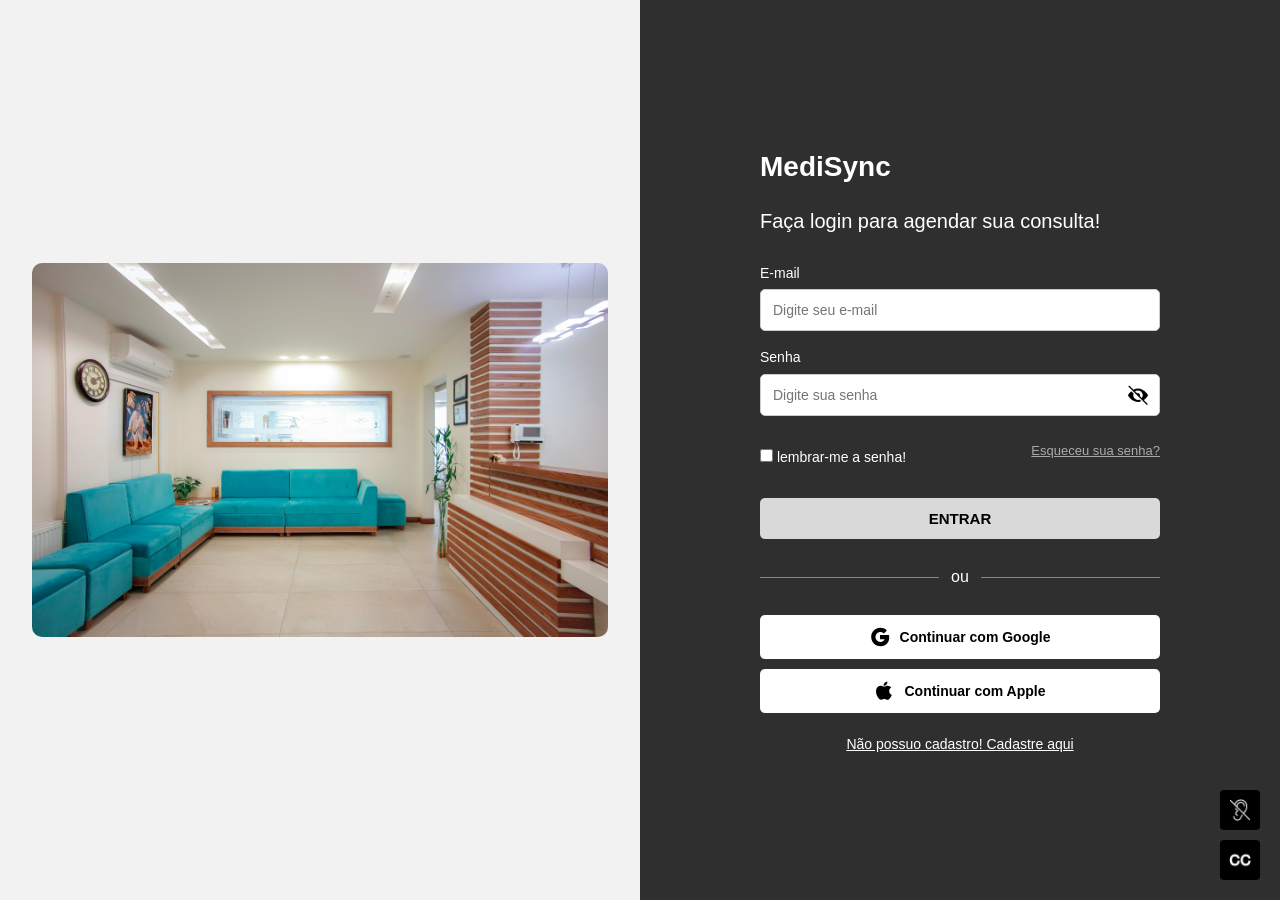
==== index.html @ 7bdcfc17 "Firts Commit Primeiro Commit" ====
<!DOCTYPE html>
<html lang="pt-BR">
<head>
    <meta charset="UTF-8" />
    <meta name="viewport" content="width=device-width, initial-scale=1.0" />
    <title>MediSync - Login</title>
    <link rel="stylesheet" href="style.css" />
</head>
<body>
    <nav class="accessibility-nav">
        <button onclick="toggleSurdo()" aria-label="Ativar/desativar modo para deficientes auditivos">
            <img src="icon surdo.png" alt="Ícone para deficientes auditivos" />
        </button>
        <button onclick="toggleLegenda()" aria-label="Ativar/desativar visualização de legendas adicionais">
            <img src="icon legenda (2).png" alt="Ícone de legendas adicionais" />
        </button>
    </nav>

    <div class="container">
        <div class="left">
            <img
                src="foto tela de login.jpg"
                alt="Imagem ilustrativa de um tablet com uma interface médica"
                class="responsive-img"
                role="img"
                aria-label="Imagem de um tablet exibindo um aplicativo médico"
            />
        </div>
        <div class="right">
            <div class="login-box">
                <div class="logo">MediSync</div>
                <h2>Faça login para agendar sua consulta!</h2>

                <form>
                    <label for="email">E-mail</label>
                    <input type="email" id="email" placeholder="Digite seu e-mail" required />

                    <label for="senha">Senha</label>
                    <div class="password-container">
                        <input type="password" id="senha" placeholder="Digite sua senha" required />
                        <span class="toggle-password" onclick="togglePassword()">
                            <img src="icon-olho.png" alt="Mostrar senha" />
                        </span>
                    </div>

                    <div class="extras">
                        <label><input type="checkbox" /> lembrar-me a senha!</label>
                        <a href="#">Esqueceu sua senha?</a>
                    </div>

                    <button type="submit">ENTRAR</button>
                </form>

                <div class="divider"><span>ou</span></div>

                <div class="social-login">
                    <button class="google-btn">
                        <img src="google-logo.svg" alt="Google logo" width="20" />
                        Continuar com Google
                    </button>
                    <button class="apple-btn">
                        <img src="mac-logo.svg" alt="Apple logo" width="20" />
                        Continuar com Apple
                    </button>
                </div>

                <div class="register">
                    <a href="#">Não possuo cadastro! Cadastre aqui</a>
                </div>

                <div id="caption-box" class="caption" aria-live="polite" hidden>
                    Legendas ativadas. Essa é uma simulação de conteúdo falado.
                </div>
            </div>
        </div>
    </div>

    <script>
        function togglePassword() {
            const senhaInput = document.getElementById('senha');
            const type = senhaInput.getAttribute('type') === 'password' ? 'text' : 'password';
            senhaInput.setAttribute('type', type);
        }

        function toggleSound() {
            alert('Simulando modo sem som ativado!');
        }

        function toggleContrast() {
            document.body.classList.toggle('high-contrast');
        }

        function toggleCaptions() {
            const caption = document.getElementById('caption-box');
            caption.hidden = !caption.hidden;
        }

        function toggleSurdo() {
            alert('Simulando acionamento do modo para deficientes auditivos.');
        }

        function toggleLegenda() {
            alert('Simulando acionamento da visualização de legendas adicionais.');
        }
    </script>
</body>
</html>
---- style.css ----
* {
    box-sizing: border-box;
    margin: 0;
    padding: 0;
}

body {
    font-family: Arial, sans-serif;
    height: 100vh;
    display: flex;
    background-color: #ffffff;
    color: #333;
    line-height: 1.6;
    position: relative; 
}

.container {
    display: flex;
    flex-wrap: wrap;
    width: 100%;
    height: 100vh;
}

.left {
    width: 50%;
    min-height: 100%;
    background: #f2f2f2;
    display: flex;
    align-items: center;
    justify-content: center;
}

.left img,
.responsive-img {
    width: 100%;
    max-width: 90%;
    height: auto;
    border-radius: 10px;
}

.right {
    width: 50%;
    background-color: #2f2f2f;
    color: #fff;
    display: flex;
    align-items: center;
    justify-content: center;
    padding: 20px;
}

.login-box {
    width: 100%;
    max-width: 400px;
}

.logo {
    font-size: 28px;
    margin-bottom: 15px;
    font-weight: bold;
}

h2 {
    margin-bottom: 25px;
    font-weight: normal;
    font-size: 20px;
}

form label {
    display: block;
    margin: 15px 0 5px;
    font-size: 14px;
}

input[type="email"] {
    width: 100%;
    padding: 12px;
    font-size: 14px;
    border: 1px solid #ccc;
    border-radius: 5px;
}

.password-container {
    position: relative;
    width: 100%; 
}

input[type="password"] {
    width: 100%;
    padding: 12px;
    font-size: 14px;
    border: 1px solid #ccc;
    border-radius: 5px;
    padding-right: 40px; 
}

.toggle-password {
    position: absolute;
    right: 12px;
    top: 50%;
    transform: translateY(-50%);
    cursor: pointer;
    color: #999;
    z-index: 2; 
}

.toggle-password img {
    width: 20px;
    height: auto;
    vertical-align: middle;
}

.extras {
    display: flex;
    justify-content: space-between;
    align-items: center;
    margin: 15px 0;
    font-size: 13px;
}

.extras a {
    color: #aaa;
    text-decoration: underline;
    transition: color 0.2s ease;
}
.extras a:hover {
    color: #fff;
}

button[type="submit"] {
    width: 100%;
    padding: 12px;
    background-color:#D9D9D9;
    color: black;
    border: none;
    border-radius: 5px;
    font-weight: bold;
    font-size: 15px;
    margin-top: 10px;
    cursor: pointer;
    transition: background-color 0.3s;
}
button[type="submit"]:hover {
    background-color:#D9D9D9;
}

.divider {
    text-align: center;
    margin: 25px 0;
    position: relative;
}

.divider span {
    background-color: #2f2f2f;
    padding: 0 12px;
    position: relative;
    z-index: 1;
}

.divider::before {
    content: "";
    position: absolute;
    top: 50%;
    left: 0;
    height: 1px;
    width: 100%;
    background-color: #888;
    z-index: 0;
}

.social-login {
    display: flex;
    flex-direction: column;
    gap: 10px;
    align-items: center;
}

.google-btn,
.apple-btn {
    width: 100%;
    padding: 12px;
    border: none;
    border-radius: 5px;
    background-color: #fff;
    color: #000;
    font-weight: bold;
    font-size: 14px;
    cursor: pointer;
    display: flex;
    align-items: center;
    justify-content: center;
    gap: 10px;
    transition: background-color 0.2s;
}
.google-btn:hover,
.apple-btn:hover {
    background-color: #e6e6e6;
}

.register {
    text-align: center;
    margin-top: 20px;
    font-size: 14px;
}
.register a {
    color: #fff;
    text-decoration: underline;
}
.register a:hover {
    color: #00d0ff;
}

/* Acessibilidade */
.accessibility-nav {
    position: fixed; 
    bottom: 20px;    
    right: 20px;    
    left: auto;      
    display: flex;
    flex-direction: column; 
    gap: 10px;
    z-index: 1000;
    align-items: flex-end; 
}
.accessibility-nav button {
    background: #000;
    border: none;
    padding: 8px; 
    cursor: pointer;
    border-radius: 4px;
    display: flex; 
    justify-content: center; 
    align-items: center; 
    width: 40px; 
    height: 40px; 
}
.accessibility-nav img {
    display: block; 
    width: 100%; 
    height: 100%; 
    max-width: 24px; 
    max-height: 24px;
    object-fit: contain;
}

.caption {
    margin-top: 20px;
    background: #ffffff22;
    padding: 10px;
    border-radius: 5px;
    font-size: 14px;
    color: #fff;
    text-align: center;
}

.high-contrast {
    background-color: black !important;
    color: yellow !important;
}
.high-contrast .right {
    background-color: black !important;
    color: yellow !important;
}
.high-contrast input,
.high-contrast label,
.high-contrast a {
    color: yellow !important;
}

@media (max-width: 768px) {
    .container {
        flex-direction: column;
    }
    .left,
    .right {
        width: 100%;
        height: auto;
    }
    .accessibility-nav {
        flex-direction: row; 
        bottom: 10px;
        right: 10px;
        left: auto;
        align-items: flex-end; 
    }
     .accessibility-nav button {
        width: 35px; 
        height: 35px; 
        padding: 5px; 
    }
    .accessibility-nav img {
         max-width: 20px; 
         max-height: 20px; 
    }
}
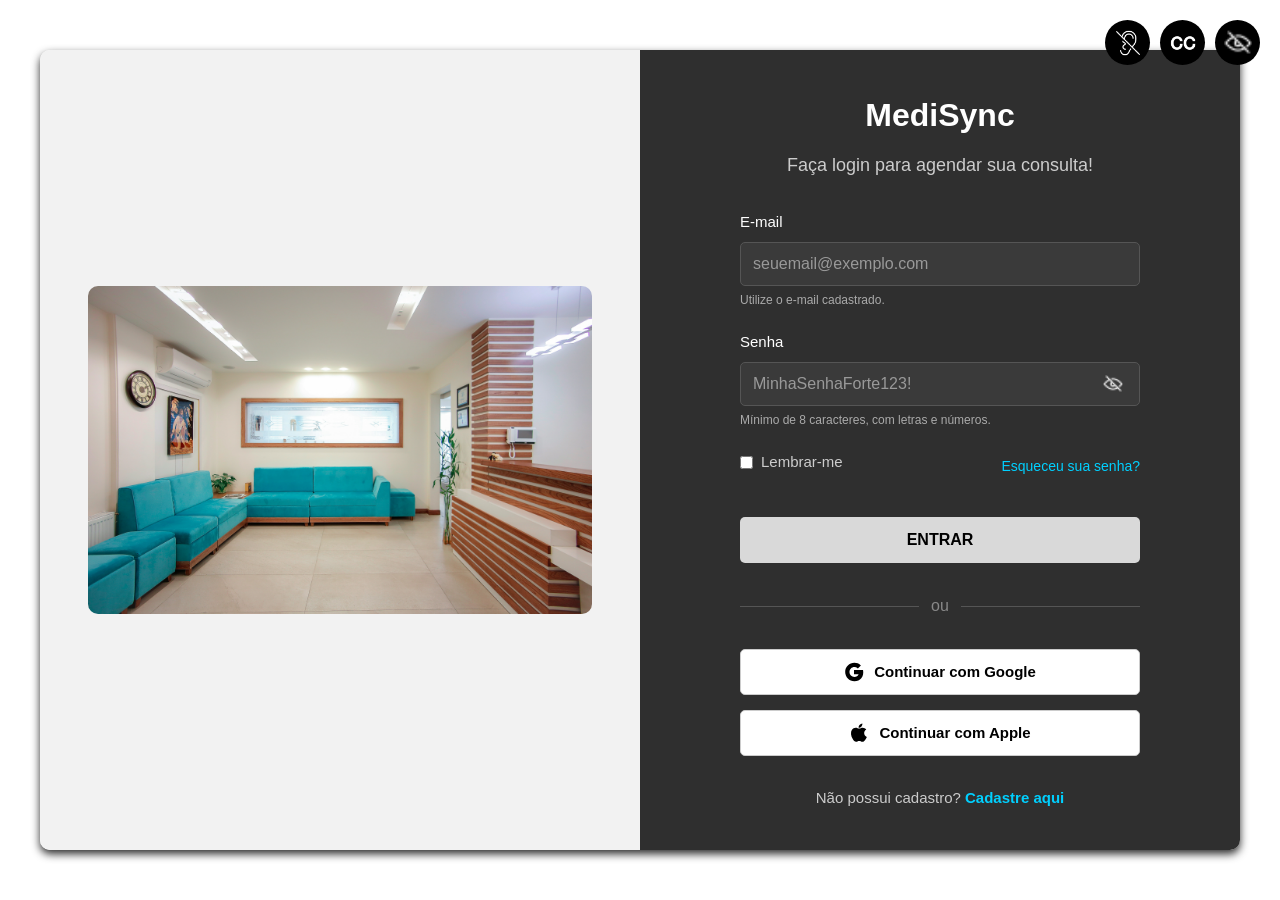
==== commit dcb25d93: "Add files via upload" ====
--- a/index.html
+++ b/index.html
@@ -5,103 +5,159 @@
     <meta name="viewport" content="width=device-width, initial-scale=1.0" />
     <title>MediSync - Login</title>
     <link rel="stylesheet" href="style.css" />
+    <meta name="description" content="Faça login no MediSync para agendar suas consultas médicas de forma rápida e fácil." />
+    <meta name="keywords" content="MediSync, login, agendamento de consulta, saúde, médico, online" />
+    <meta name="author" content="Seu Nome ou Nome da Empresa" />
+    <link rel="icon" href="favicon.ico" type="image/x-icon" />
 </head>
 <body>
-    <nav class="accessibility-nav">
-        <button onclick="toggleSurdo()" aria-label="Ativar/desativar modo para deficientes auditivos">
-            <img src="icon surdo.png" alt="Ícone para deficientes auditivos" />
-        </button>
-        <button onclick="toggleLegenda()" aria-label="Ativar/desativar visualização de legendas adicionais">
-            <img src="icon legenda (2).png" alt="Ícone de legendas adicionais" />
-        </button>
-    </nav>
+    <header class="accessibility-header" role="banner">
+        <nav aria-label="Recursos de Acessibilidade">
+            <ul>
+                <li>
+                    <button id="toggleSurdo" aria-label="Ativar/desativar modo para deficientes auditivos" title="Modo para Deficientes Auditivos">
+                        <img src="icon surdo.png" alt="Ícone de deficiente auditivo" />
+                        <span class="sr-only">Ativar/desativar modo para deficientes auditivos</span>
+                    </button>
+                </li>
+                <li>
+                    <button id="toggleLegenda" aria-label="Ativar/desativar visualização de legendas adicionais" title="Visualização de Legendas">
+                        <img src="icon legenda (2).png" alt="Ícone de legendas" />
+                        <span class="sr-only">Ativar/desativar visualização de legendas adicionais</span>
+                    </button>
+                </li>
+                <li>
+                    <button id="toggleContrast" aria-label="Ativar/desativar alto contraste" title="Alto Contraste">
+                        <img src="olho-acessibilidade.png" alt="Ícone de alto contraste" />
+                        <span class="sr-only">Ativar/desativar alto contraste</span>
+                    </button>
+                </li>
+            </ul>
+        </nav>
+    </header>
 
-    <div class="container">
-        <div class="left">
+    <main class="container" role="main">
+        <section class="left" aria-labelledby="image-description">
             <img
                 src="foto tela de login.jpg"
-                alt="Imagem ilustrativa de um tablet com uma interface médica"
+                alt="Imagem ilustrativa de um tablet com uma interface médica exibindo um aplicativo de agendamento de consultas. A tela mostra opções para escolher especialidade, data e horário, e alguns dados de paciente fictício."
                 class="responsive-img"
                 role="img"
-                aria-label="Imagem de um tablet exibindo um aplicativo médico"
+                id="image-description"
             />
-        </div>
-        <div class="right">
+        </section>
+
+        <section class="right" aria-labelledby="login-heading">
             <div class="login-box">
-                <div class="logo">MediSync</div>
-                <h2>Faça login para agendar sua consulta!</h2>
+                <h1 class="logo" id="login-heading">MediSync</h1>
+                <p class="subtitle">Faça login para agendar sua consulta!</p>
 
-                <form>
-                    <label for="email">E-mail</label>
-                    <input type="email" id="email" placeholder="Digite seu e-mail" required />
+                <form aria-label="Formulário de Login">
+                    <div class="form-group">
+                        <label for="email">E-mail</label>
+                        <input
+                            type="email"
+                            id="email"
+                            name="email"
+                            placeholder="seuemail@exemplo.com"
+                            required
+                            autocomplete="username"
+                            aria-describedby="email-hint"
+                        />
+                        <small id="email-hint" class="hint-text">Utilize o e-mail cadastrado.</small>
+                    </div>
 
-                    <label for="senha">Senha</label>
-                    <div class="password-container">
-                        <input type="password" id="senha" placeholder="Digite sua senha" required />
-                        <span class="toggle-password" onclick="togglePassword()">
-                            <img src="icon-olho.png" alt="Mostrar senha" />
-                        </span>
+                    <div class="form-group">
+                        <label for="senha">Senha</label>
+                        <div class="password-container">
+                            <input
+                                type="password"
+                                id="senha"
+                                name="senha"
+                                placeholder="MinhaSenhaForte123!"
+                                required
+                                autocomplete="current-password"
+                                aria-describedby="password-hint"
+                            />
+                            <button
+                                type="button"
+                                class="toggle-password"
+                                id="togglePasswordBtn"
+                                aria-label="Mostrar ou ocultar senha"
+                                title="Mostrar/Ocultar Senha"
+                            >
+                                <img src="olho-acessibilidade.png" alt="Ícone de um olho aberto para mostrar senha" />
+                                <span class="sr-only">Mostrar/Ocultar Senha</span>
+                            </button>
+                        </div>
+                        <small id="password-hint" class="hint-text">Mínimo de 8 caracteres, com letras e números.</small>
                     </div>
 
                     <div class="extras">
-                        <label><input type="checkbox" /> lembrar-me a senha!</label>
-                        <a href="#">Esqueceu sua senha?</a>
+                        <label for="remember-me" class="checkbox-label">
+                            <input type="checkbox" id="remember-me" name="remember-me" />
+                            Lembrar-me
+                        </label>
+                        <a href="#" class="forgot-password-link" aria-label="Clique para redefinir sua senha">Esqueceu sua senha?</a>
                     </div>
 
-                    <button type="submit">ENTRAR</button>
+                    <button type="submit" class="submit-button">ENTRAR</button>
                 </form>
 
                 <div class="divider"><span>ou</span></div>
 
-                <div class="social-login">
-                    <button class="google-btn">
-                        <img src="google-logo.svg" alt="Google logo" width="20" />
+                <div class="social-login" aria-label="Opções de login social">
+                    <button class="google-btn" aria-label="Continuar com Google">
+                        <img src="google-logo.svg" alt="Logo do Google" width="20" height="20" />
                         Continuar com Google
                     </button>
-                    <button class="apple-btn">
-                        <img src="mac-logo.svg" alt="Apple logo" width="20" />
+                    <button class="apple-btn" aria-label="Continuar com Apple">
+                        <img src="mac-logo.svg" alt="Logo da Apple" width="20" height="20" />
                         Continuar com Apple
                     </button>
                 </div>
 
                 <div class="register">
-                    <a href="#">Não possuo cadastro! Cadastre aqui</a>
+                    <p>Não possui cadastro? <a href="#" aria-label="Clique aqui para se cadastrar">Cadastre aqui</a></p>
                 </div>
 
-                <div id="caption-box" class="caption" aria-live="polite" hidden>
-                    Legendas ativadas. Essa é uma simulação de conteúdo falado.
+                <div id="caption-box" class="caption" role="status" aria-live="polite" hidden>
+                    Legendas ativadas. Esta é uma simulação de conteúdo falado para demonstração de acessibilidade.
                 </div>
             </div>
-        </div>
-    </div>
+        </section>
+    </main>
 
     <script>
-        function togglePassword() {
+        document.getElementById('togglePasswordBtn').addEventListener('click', function() {
             const senhaInput = document.getElementById('senha');
             const type = senhaInput.getAttribute('type') === 'password' ? 'text' : 'password';
             senhaInput.setAttribute('type', type);
-        }
+            this.setAttribute('aria-label', type === 'password' ? 'Mostrar senha' : 'Ocultar senha');
+        });
 
-        function toggleSound() {
-            alert('Simulando modo sem som ativado!');
-        }
+        document.getElementById('toggleSurdo').addEventListener('click', function() {
+            alert('Simulando acionamento do modo para deficientes auditivos. Em uma aplicação real, isso poderia ajustar volume, oferecer transcrições, etc.');
+        });
 
-        function toggleContrast() {
+        document.getElementById('toggleLegenda').addEventListener('click', function() {
+            const captionBox = document.getElementById('caption-box');
+            captionBox.hidden = !captionBox.hidden;
+            if (!captionBox.hidden) {
+                alert('Simulando acionamento da visualização de legendas adicionais. As legendas foram ativadas abaixo.');
+            } else {
+                alert('Simulando desativação da visualização de legendas adicionais. As legendas foram desativadas.');
+            }
+        });
+
+        document.getElementById('toggleContrast').addEventListener('click', function() {
             document.body.classList.toggle('high-contrast');
-        }
-
-        function toggleCaptions() {
-            const caption = document.getElementById('caption-box');
-            caption.hidden = !caption.hidden;
-        }
-
-        function toggleSurdo() {
-            alert('Simulando acionamento do modo para deficientes auditivos.');
-        }
-
-        function toggleLegenda() {
-            alert('Simulando acionamento da visualização de legendas adicionais.');
-        }
+            if (document.body.classList.contains('high-contrast')) {
+                alert('Modo de alto contraste ativado.');
+            } else {
+                alert('Modo de alto contraste desativado.');
+            }
+        });
     </script>
 </body>
 </html>
--- a/style.css
+++ b/style.css
@@ -8,34 +8,38 @@
     font-family: Arial, sans-serif;
     height: 100vh;
     display: flex;
+    justify-content: center; 
+    align-items: center; 
     background-color: #ffffff;
     color: #333;
     line-height: 1.6;
-    position: relative; 
 }
 
 .container {
     display: flex;
     flex-wrap: wrap;
     width: 100%;
-    height: 100vh;
+    max-width: 1200px; 
+    box-shadow: 0 4px 8px #2D2D2D; 
+    border-radius: 10px; 
+    overflow: hidden; 
 }
 
 .left {
     width: 50%;
-    min-height: 100%;
+    min-height: 100%; 
     background: #f2f2f2;
     display: flex;
     align-items: center;
     justify-content: center;
-}
-
-.left img,
-.responsive-img {
-    width: 100%;
+    padding: 20px; 
+}
+
+.left img { 
     max-width: 90%;
     height: auto;
     border-radius: 10px;
+    display: block;
 }
 
 .right {
@@ -43,54 +47,88 @@
     background-color: #2f2f2f;
     color: #fff;
     display: flex;
+    flex-direction: column; 
     align-items: center;
     justify-content: center;
-    padding: 20px;
+    padding: 40px;
 }
 
 .login-box {
     width: 100%;
     max-width: 400px;
+    text-align: center; 
 }
 
 .logo {
-    font-size: 28px;
-    margin-bottom: 15px;
-    font-weight: bold;
-}
-
-h2 {
-    margin-bottom: 25px;
+    font-size: 32px; 
+    margin-bottom: 10px; 
+    color: #ffffff; 
+}
+
+.subtitle { 
+    font-size: 18px;
+    margin-bottom: 30px;
     font-weight: normal;
-    font-size: 20px;
+    color: #ccc;
+}
+
+form {
+    text-align: left; 
+}
+.form-group {
+    margin-bottom: 20px; 
 }
 
 form label {
     display: block;
-    margin: 15px 0 5px;
-    font-size: 14px;
-}
-
-input[type="email"] {
+    margin-bottom: 8px; 
+    font-size: 15px;
+    color: #fff; 
+}
+
+input[type="email"],
+input[type="password"] {
     width: 100%;
     padding: 12px;
-    font-size: 14px;
-    border: 1px solid #ccc;
+    font-size: 16px; 
+    border: 1px solid #555; 
     border-radius: 5px;
+    background-color: #3a3a3a; 
+    color: #fff; 
+    transition: border-color 0.3s ease; 
+
+}input[type="email"]:active,
+input[type="password"]:active {
+    width: 100%;
+    padding: 12px;
+    font-size: 16px; 
+    border: 1px solid #555; 
+    border-radius: 5px;
+    background-color: #3a3a3a; 
+    color: #fff; 
+    transition: border-color 0.3s ease; 
+}
+
+input[type="email"]:focus,
+input[type="password"]:focus {
+    outline: none;
+    border-color: #ffffff; 
+}
+
+input::placeholder { 
+    color: #999;
+}
+
+.hint-text {
+    font-size: 12px;
+    color: #aaa;
+    margin-top: 5px;
+    display: block; 
 }
 
 .password-container {
     position: relative;
-    width: 100%; 
-}
-
-input[type="password"] {
-    width: 100%;
-    padding: 12px;
-    font-size: 14px;
-    border: 1px solid #ccc;
-    border-radius: 5px;
-    padding-right: 40px; 
+    width: 100%;
 }
 
 .toggle-password {
@@ -99,54 +137,84 @@
     top: 50%;
     transform: translateY(-50%);
     cursor: pointer;
-    color: #999;
-    z-index: 2; 
+    background: none; 
+    border: none; 
+    padding: 5px;
+    z-index: 2;
+    display: flex;
+    align-items: center;
+    justify-content: center;
 }
 
 .toggle-password img {
     width: 20px;
-    height: auto;
-    vertical-align: middle;
+    height: 20px; 
+    object-fit: contain; 
+}
+
+.toggle-password:focus {
+    outline: 2px solid #ffffff;
+    outline-offset: 2px;
 }
 
 .extras {
     display: flex;
     justify-content: space-between;
     align-items: center;
-    margin: 15px 0;
-    font-size: 13px;
-}
-
-.extras a {
-    color: #aaa;
-    text-decoration: underline;
-    transition: color 0.2s ease;
-}
-.extras a:hover {
+    margin: 15px 0 25px; 
+    font-size: 14px;
+}
+
+.checkbox-label { 
+    display: flex;
+    align-items: center;
+    cursor: pointer;
+    color: #ccc;
+}
+
+.checkbox-label input[type="checkbox"] {
+    margin-right: 8px; 
+    accent-color: #ffffff; 
+}
+
+.forgot-password-link { 
+    color: #00d0ff; 
+    text-decoration: none; 
+    transition: color 0.2s ease, text-decoration 0.2s ease;
+}
+.forgot-password-link:hover {
     color: #fff;
-}
-
-button[type="submit"] {
-    width: 100%;
-    padding: 12px;
-    background-color:#D9D9D9;
+    text-decoration: underline; 
+}
+
+.submit-button { 
+    width: 100%;
+    padding: 14px;
+    background-color: #D9D9D9;
     color: black;
     border: none;
     border-radius: 5px;
     font-weight: bold;
-    font-size: 15px;
+    font-size: 16px; 
     margin-top: 10px;
     cursor: pointer;
     transition: background-color 0.3s;
-}
-button[type="submit"]:hover {
-    background-color:#D9D9D9;
-}
+    text-transform: uppercase; 
+}
+.submit-button:hover {
+    background-color: #bfbfbf; 
+}
+.submit-button:focus { 
+    outline: 2px solid #ffffff;
+    outline-offset: 2px;
+}
+
 
 .divider {
     text-align: center;
-    margin: 25px 0;
+    margin: 30px 0; 
     position: relative;
+    color: #888; 
 }
 
 .divider span {
@@ -163,14 +231,14 @@
     left: 0;
     height: 1px;
     width: 100%;
-    background-color: #888;
+    background-color: #555; 
     z-index: 0;
 }
 
 .social-login {
     display: flex;
     flex-direction: column;
-    gap: 10px;
+    gap: 15px; 
     align-items: center;
 }
 
@@ -178,78 +246,111 @@
 .apple-btn {
     width: 100%;
     padding: 12px;
-    border: none;
+    border: 1px solid #ccc; 
     border-radius: 5px;
     background-color: #fff;
     color: #000;
     font-weight: bold;
-    font-size: 14px;
+    font-size: 15px;
     cursor: pointer;
     display: flex;
     align-items: center;
     justify-content: center;
     gap: 10px;
-    transition: background-color 0.2s;
+    transition: background-color 0.2s, border-color 0.2s;
 }
 .google-btn:hover,
 .apple-btn:hover {
     background-color: #e6e6e6;
+    border-color: #999;
+}
+.google-btn:focus,
+.apple-btn:focus { 
+    outline: 2px solid #ffffff;
+    outline-offset: 2px;
 }
 
 .register {
     text-align: center;
-    margin-top: 20px;
-    font-size: 14px;
+    margin-top: 30px; 
+    font-size: 15px;
+    color: #ccc;
 }
 .register a {
+    color: #00d0ff;
+    text-decoration: none;
+    font-weight: bold; 
+    transition: color 0.2s ease, text-decoration 0.2s ease;
+}
+.register a:hover {
     color: #fff;
     text-decoration: underline;
 }
-.register a:hover {
-    color: #00d0ff;
-}
-
-/* Acessibilidade */
-.accessibility-nav {
-    position: fixed; 
-    bottom: 20px;    
-    right: 20px;    
-    left: auto;      
-    display: flex;
-    flex-direction: column; 
-    gap: 10px;
+
+.accessibility-header { 
+    position: fixed;
+    top: 20px; 
+    right: 20px;
     z-index: 1000;
-    align-items: flex-end; 
-}
-.accessibility-nav button {
+}
+
+.accessibility-header nav ul {
+    list-style: none; 
+    display: flex; 
+    gap: 10px; 
+}
+
+.accessibility-header nav button {
     background: #000;
     border: none;
-    padding: 8px; 
+    padding: 8px;
     cursor: pointer;
-    border-radius: 4px;
-    display: flex; 
-    justify-content: center; 
-    align-items: center; 
-    width: 40px; 
-    height: 40px; 
-}
-.accessibility-nav img {
-    display: block; 
-    width: 100%; 
-    height: 100%; 
-    max-width: 24px; 
-    max-height: 24px;
+    border-radius: 50%; 
+    display: flex;
+    justify-content: center;
+    align-items: center;
+    width: 45px; 
+    height: 45px;
+    transition: background-color 0.3s ease;
+}
+.accessibility-header nav button:hover {
+    background-color: #333;
+}
+.accessibility-header nav button:focus { 
+    outline: 2px solid #ffffff;
+    outline-offset: 2px;
+}
+
+.accessibility-header img {
+    display: block;
+    width: 100%;
+    height: 100%;
+    max-width: 28px; 
+    max-height: 28px;
     object-fit: contain;
 }
 
+.sr-only { 
+    position: absolute;
+    width: 1px;
+    height: 1px;
+    padding: 0;
+    margin: -1px;
+    overflow: hidden;
+    clip: rect(0, 0, 0, 0);
+    white-space: nowrap;
+    border: 0;
+}
+
 .caption {
-    margin-top: 20px;
-    background: #ffffff22;
-    padding: 10px;
-    border-radius: 5px;
+    margin-top: 25px; 
+    background: rgba(255, 255, 255, 0.1); 
+    padding: 12px; 
+    border-radius: 8px; 
     font-size: 14px;
     color: #fff;
     text-align: center;
+    border: 1px solid rgba(255, 255, 255, 0.2); 
 }
 
 .high-contrast {
@@ -262,33 +363,137 @@
 }
 .high-contrast input,
 .high-contrast label,
-.high-contrast a {
+.high-contrast a,
+.high-contrast .divider span,
+.high-contrast .hint-text,
+.high-contrast .checkbox-label,
+.high-contrast .register p { 
     color: yellow !important;
 }
+.high-contrast .submit-button,
+.high-contrast .google-btn,
+.high-contrast .apple-btn {
+    background-color: yellow !important;
+    color: black !important;
+    border-color: yellow !important;
+}
+.high-contrast .google-btn img,
+.high-contrast .apple-btn img {
+    filter: invert(1);
+}
+.high-contrast .toggle-password img {
+    filter: invert(1); 
+}
+.high-contrast input[type="email"],
+.high-contrast input[type="password"] {
+    background-color: #333 !important; 
+    border-color: yellow !important;
+}
+.high-contrast .divider::before {
+    background-color: yellow !important; 
+}
+.high-contrast .forgot-password-link,
+.high-contrast .register a,
+.high-contrast .logo {
+    color: yellow !important;
+}
+.high-contrast .accessibility-header nav button {
+    background-color: yellow !important;
+    border: 1px solid yellow !important;
+}
+.high-contrast .accessibility-header img {
+    filter: invert(1); 
+}
+
 
 @media (max-width: 768px) {
     .container {
         flex-direction: column;
+        height: auto; 
+        box-shadow: none; 
     }
     .left,
     .right {
         width: 100%;
-        height: auto;
-    }
-    .accessibility-nav {
+        min-height: auto; 
+        padding: 30px 20px; 
+    }
+    .left {
+        order: 2; 
+        padding-top: 0; 
+    }
+    .right {
+        order: 1; 
+    }
+
+    .login-box {
+        max-width: none; 
+    }
+
+    .logo {
+        font-size: 28px;
+    }
+
+    .subtitle {
+        font-size: 16px;
+    }
+
+    .extras {
+        flex-direction: column; 
+        align-items: flex-start; 
+        gap: 10px; 
+    }
+    .forgot-password-link {
+        margin-top: 5px; 
+
+    .social-login {
+        gap: 12px;
+    }
+
+    .accessibility-header {
+        position: fixed;
+        bottom: 10px; 
+        right: 10px;
+        top: auto; 
+        left: auto;
+        width: auto;
+        background: none;
+        box-shadow: none;
+        padding: 0;
+    }
+}
+    .accessibility-header nav ul {
         flex-direction: row; 
-        bottom: 10px;
-        right: 10px;
-        left: auto;
-        align-items: flex-end; 
-    }
-     .accessibility-nav button {
-        width: 35px; 
-        height: 35px; 
-        padding: 5px; 
-    }
-    .accessibility-nav img {
-         max-width: 20px; 
-         max-height: 20px; 
+        justify-content: flex-end; 
+    }
+
+    .accessibility-header nav button {
+        width: 40px; 
+        height: 40px;
+        padding: 6px;
+    }
+    .accessibility-header img {
+        max-width: 24px;
+        max-height: 24px;
+    }
+}
+
+@media (max-width: 480px) {
+    .right {
+        padding: 20px 15px; 
+    }
+    .logo {
+        font-size: 26px;
+    }
+    .subtitle {
+        font-size: 15px;
+    }
+    input[type="email"],
+    input[type="password"],
+    .submit-button,
+    .google-btn,
+    .apple-btn {
+        font-size: 14px;
+        padding: 10px;
     }
 }
